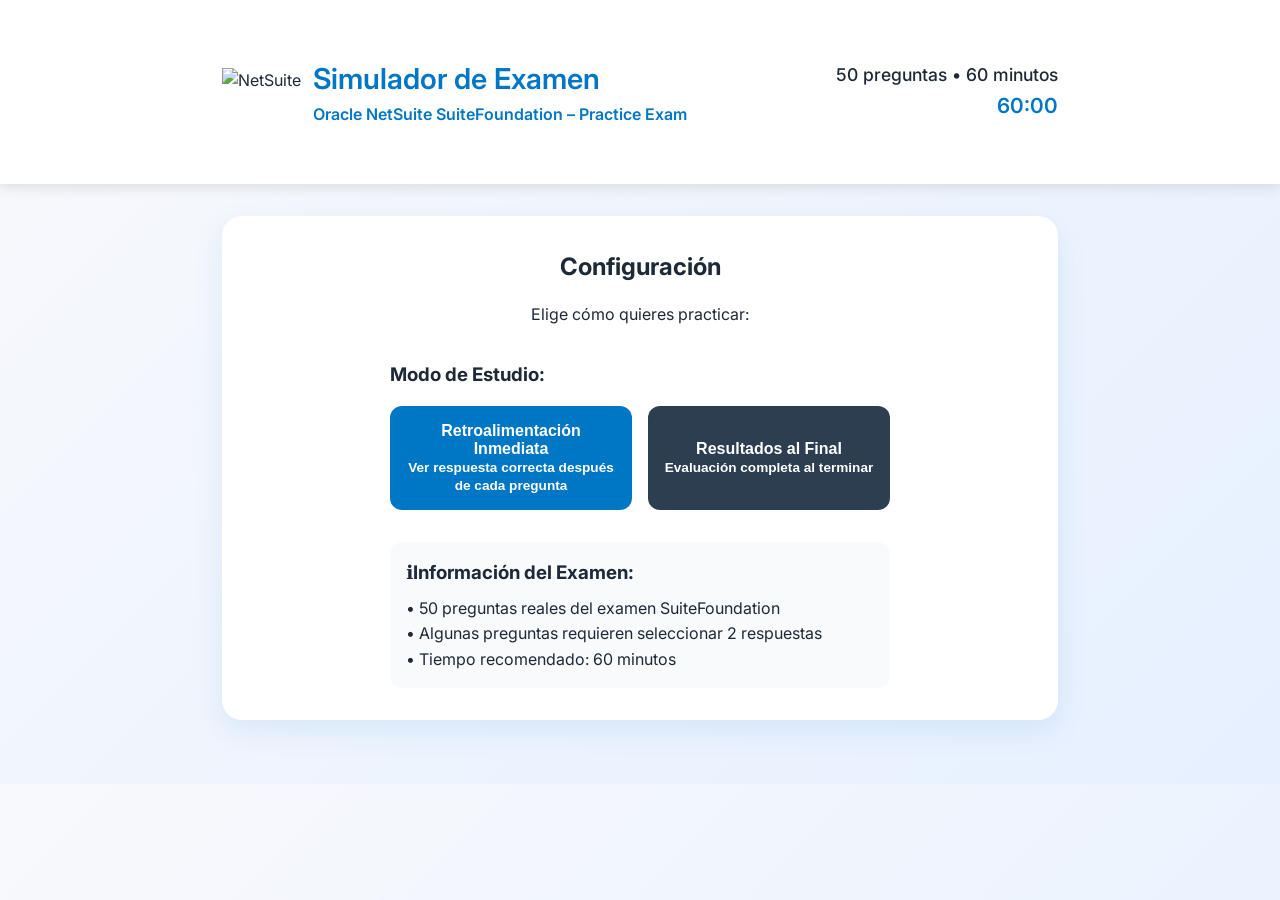
==== index.html @ 14f4bee0 "Update index" ====
<!DOCTYPE html>
<html lang="es">
<head>
    <meta charset="UTF-8">
    <meta name="viewport" content="width=device-width, initial-scale=1.0">
    <title>Simulador de Examen • Oracle NetSuite SuiteFoundation</title>
    <link rel="stylesheet" href="styles.css">
</head>
<body>
    <div class="header">
        <div class="container">
            <div style="display: flex; align-items: center; justify-content: space-between; flex-wrap: wrap; gap: 1rem;">
                <div style="display: flex; align-items: center; gap: 12px; flex-wrap: wrap;">
                    <img src="https://www.netsuite.com/portal/common/images/logo-oracle-netsuite.svg" alt="NetSuite" style="height: 48px;">
                    <div>
                        <h1 class="title">Simulador de Examen</h1>
                        <p style="color:#0077C5; font-weight:600;">Oracle NetSuite SuiteFoundation – Practice Exam</p>
                    </div>
                </div>
                <div style="text-align: right;">
                    <div style="font-size: 1.1rem; font-weight: 500;" id="question-counter">50 preguntas • 60 minutos</div>
                    <div id="timer" style="font-size: 1.3rem; font-weight: 600; color: #0077C5;">60:00</div>
                </div>
            </div>
        </div>
    </div>

    <div class="container">
        <!-- Configuración Inicial -->
        <div class="exam-card" id="config-screen">
            <h2 style="text-align:center; margin-bottom:1rem;">Configuración</h2>
            <p style="text-align:center; margin-bottom:2rem;">Elige cómo quieres practicar:</p>
            
            <div style="max-width: 500px; margin: 0 auto;">
                <div style="margin-bottom: 2rem;">
                    <h3 style="margin-bottom: 1rem;">Modo de Estudio:</h3>
                    <div style="display: flex; gap: 1rem; flex-wrap: wrap;">
                        <button onclick="startExam('immediate')" class="config-btn" style="flex:1; padding: 1rem; background: #0077C5; color: white; border: none; border-radius: 12px; cursor: pointer;">
                            Retroalimentación Inmediata<br>
                            <small style="font-size: 0.85rem;">Ver respuesta correcta después de cada pregunta</small>
                        </button>
                        <button onclick="startExam('final')" class="config-btn" style="flex:1; padding: 1rem; background: #2c3e50; color: white; border: none; border-radius: 12px; cursor: pointer;">
                            Resultados al Final<br>
                            <small style="font-size: 0.85rem;">Evaluación completa al terminar</small>
                        </button>
                    </div>
                </div>
                
                <div style="background: #f8fafc; padding: 1rem; border-radius: 12px;">
                    <h3 style="margin-bottom: 0.5rem;">ℹInformación del Examen:</h3>
                    <p>• 50 preguntas reales del examen SuiteFoundation</p>
                    <p>• Algunas preguntas requieren seleccionar 2 respuestas</p>
                    <p>• Tiempo recomendado: 60 minutos</p>
                </div>
            </div>
        </div>

        <!-- Modo Pregunta por Pregunta -->
        <div id="single-question-mode" style="display:none;">
            <div class="exam-card">
                <div class="progress">
                    <span>Pregunta <span id="current-q-num">1</span> de <span id="total-q">50</span></span>
                    <div class="progress-bar"><div class="progress-fill" id="single-progress-fill"></div></div>
                    <span id="score-display">0%</span>
                </div>
                
                <div id="current-question"></div>
                
                <div class="feedback" id="feedback" style="display:none; padding: 1rem; margin-top: 1rem; border-radius: 12px;"></div>
                
                <div class="footer" style="margin-top: 2rem;">
                    <button onclick="previousQuestion()" id="prev-btn" class="btn-nav" style="background: #64748b;">◀ Anterior</button>
                    <button onclick="checkAnswer()" id="check-btn" class="btn-submit">✓ Verificar Respuesta</button>
                    <button onclick="nextQuestion()" id="next-btn" class="btn-submit">Siguiente ▶</button>
                </div>
            </div>
        </div>

        <!-- Resultados Finales -->
        <div id="results" class="results" style="display:none;">
            <h2 style="text-align:center; margin-bottom:1rem;">🎉 ¡Examen Finalizado!</h2>
            
            <div class="score-circle" id="score-circle">
                <div id="score-text">0%</div>
            </div>
            
            <div style="text-align:center; margin-bottom:2rem;">
                <h3 id="result-text" style="font-size:1.5rem;"></h3>
                <p id="result-subtitle" style="color:#64748b;"></p>
            </div>

            <div style="margin-bottom: 1rem; text-align: center;">
                <button onclick="toggleDetail()" class="btn-reset" style="padding: 8px 16px;">📋 Mostrar/Ocultar Detalle</button>
            </div>

            <div id="results-detail" style="max-height: 500px; overflow-y: auto;"></div>

            <div class="footer" style="margin-top:2rem;">
                <button onclick="resetToConfig()" class="btn-reset">🔄 Nuevo Simulador</button>
                <button onclick="reviewWrongAnswers()" class="btn-submit">Repasar Errores</button>
            </div>
        </div>
    </div>

    <script src="questions.js"></script>
    <script src="script.js"></script>
</body>
</html>
---- styles.css ----
@import url('https://fonts.googleapis.com/css2?family=Inter:wght@400;500;600;700&display=swap');

:root {
    --netsuite-blue: #0077C5;
    --correct-green: #10b981;
    --incorrect-red: #ef4444;
    --warning-yellow: #f59e0b;
}

* {
    margin: 0;
    padding: 0;
    box-sizing: border-box;
}

body {
    font-family: 'Inter', system-ui, sans-serif;
    background: linear-gradient(135deg, #f8f9fc, #e6f0ff);
    color: #1e2937;
    line-height: 1.6;
}

.header {
    background: white;
    box-shadow: 0 4px 12px rgba(0, 0, 0, 0.1);
    padding: 1.5rem 0;
    position: sticky;
    top: 0;
    z-index: 100;
}

.container {
    max-width: 900px;
    margin: 0 auto;
    padding: 2rem;
}

.title {
    font-size: 1.8rem;
    font-weight: 600;
    color: var(--netsuite-blue);
}

.exam-card {
    background: white;
    border-radius: 20px;
    box-shadow: 0 10px 30px rgba(0, 119, 197, 0.1);
    padding: 2rem;
    margin-bottom: 2rem;
}

.config-btn {
    transition: all 0.3s ease;
}

.config-btn:hover {
    transform: translateY(-2px);
    box-shadow: 0 4px 12px rgba(0,0,0,0.15);
}

.progress {
    display: flex;
    justify-content: space-between;
    align-items: center;
    margin-bottom: 2rem;
    font-size: 1rem;
    font-weight: 500;
    gap: 1rem;
    flex-wrap: wrap;
}

.progress-bar {
    height: 10px;
    background: #e2e8f0;
    border-radius: 9999px;
    flex: 1;
    min-width: 150px;
    overflow: hidden;
}

.progress-fill {
    height: 100%;
    background: linear-gradient(90deg, #0077C5, #00b4ff);
    width: 0%;
    transition: width 0.4s ease;
}

.question {
    margin-bottom: 2rem;
}

.question-header {
    display: flex;
    align-items: flex-start;
    gap: 1rem;
    margin-bottom: 1.5rem;
    flex-wrap: wrap;
}

.question-number {
    background: var(--netsuite-blue);
    color: white;
    width: 45px;
    height: 45px;
    border-radius: 50%;
    display: flex;
    align-items: center;
    justify-content: center;
    font-weight: 700;
    font-size: 1.3rem;
    flex-shrink: 0;
}

.question-text {
    font-size: 1.2rem;
    font-weight: 600;
    flex: 1;
    line-height: 1.4;
}

.multi-label {
    color: #e11d48;
    font-size: 0.85rem;
    font-weight: 600;
    background: #fee2e2;
    padding: 4px 12px;
    border-radius: 9999px;
    align-self: center;
}

.options {
    display: flex;
    flex-direction: column;
    gap: 0.8rem;
    margin-left: 0;
}

.option {
    display: flex;
    align-items: center;
    gap: 12px;
    padding: 14px 18px;
    background: #f8fafc;
    border: 2px solid #e2e8f0;
    border-radius: 12px;
    transition: all 0.2s ease;
    cursor: pointer;
}

.option:hover {
    border-color: #0077C5;
    background: #f0f9ff;
    transform: translateX(4px);
}

.option input {
    width: 20px;
    height: 20px;
    accent-color: #0077C5;
    cursor: pointer;
}

.option-label {
    font-size: 1rem;
    flex: 1;
    cursor: pointer;
}

.feedback {
    animation: slideDown 0.3s ease;
}

@keyframes slideDown {
    from {
        opacity: 0;
        transform: translateY(-10px);
    }
    to {
        opacity: 1;
        transform: translateY(0);
    }
}

.feedback-correct {
    background: #d1fae5;
    border-left: 4px solid var(--correct-green);
    color: #065f46;
}

.feedback-incorrect {
    background: #fee2e2;
    border-left: 4px solid var(--incorrect-red);
    color: #991b1b;
}

.feedback-info {
    background: #e0f2fe;
    border-left: 4px solid var(--netsuite-blue);
    color: #075985;
}

.footer {
    display: flex;
    gap: 1rem;
    justify-content: center;
    margin-top: 2rem;
    flex-wrap: wrap;
}

button {
    padding: 12px 28px;
    font-size: 1rem;
    font-weight: 600;
    border-radius: 9999px;
    cursor: pointer;
    transition: all 0.3s ease;
    border: none;
}

.btn-submit {
    background: #0077C5;
    color: white;
}

.btn-submit:hover {
    background: #005a94;
    transform: translateY(-2px);
    box-shadow: 0 4px 12px rgba(0, 119, 197, 0.3);
}

.btn-reset {
    background: white;
    color: #64748b;
    border: 2px solid #e2e8f0;
}

.btn-reset:hover {
    border-color: #0077C5;
    color: #0077C5;
    transform: translateY(-2px);
}

.btn-nav {
    background: #64748b;
    color: white;
}

.btn-nav:hover:not(:disabled) {
    background: #475569;
    transform: translateY(-2px);
}

button:disabled {
    opacity: 0.5;
    cursor: not-allowed;
    transform: none;
}

.results {
    background: white;
    border-radius: 20px;
    padding: 2rem;
    box-shadow: 0 10px 30px rgba(0, 119, 197, 0.1);
}

.score-circle {
    width: 180px;
    height: 180px;
    border-radius: 50%;
    display: flex;
    align-items: center;
    justify-content: center;
    margin: 0 auto 1.5rem;
    font-size: 3rem;
    font-weight: 700;
    position: relative;
    background: conic-gradient(var(--netsuite-blue) 0deg, #e2e8f0 0deg);
}

.result-item {
    padding: 1rem;
    border-radius: 12px;
    margin-bottom: 0.8rem;
    display: flex;
    align-items: center;
    gap: 1rem;
    transition: all 0.2s ease;
}

.result-item:hover {
    transform: translateX(4px);
}

.correct { 
    background: #ecfdf5; 
    border-left: 4px solid var(--correct-green);
}

.incorrect { 
    background: #fef2f2; 
    border-left: 4px solid var(--incorrect-red);
}

.result-badge {
    font-size: 1.5rem;
    font-weight: bold;
    min-width: 60px;
    text-align: center;
}

@media (max-width: 768px) {
    .container {
        padding: 1rem;
    }
    
    .exam-card {
        padding: 1.5rem;
    }
    
    .question-text {
        font-size: 1rem;
    }
    
    .option {
        padding: 10px 14px;
    }
    
    button {
        padding: 10px 20px;
        font-size: 0.9rem;
    }
    
    .progress {
        font-size: 0.9rem;
    }
}

@media (max-width: 480px) {
    .footer {
        flex-direction: column;
    }
    
    .footer button {
        width: 100%;
    }
}
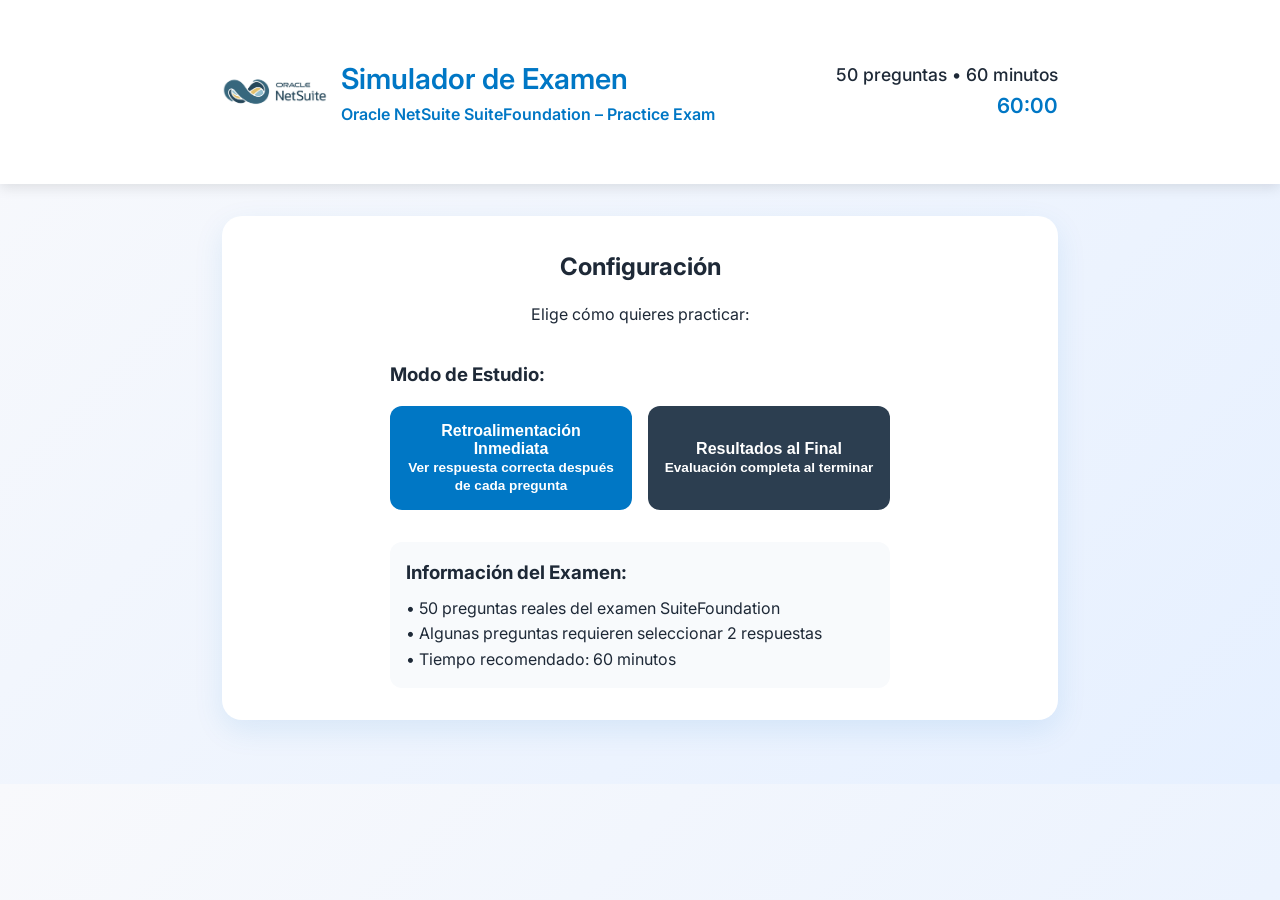
==== commit 82100dab: "Actualización logo" ====
--- a/index.html
+++ b/index.html
@@ -11,7 +11,7 @@
         <div class="container">
             <div style="display: flex; align-items: center; justify-content: space-between; flex-wrap: wrap; gap: 1rem;">
                 <div style="display: flex; align-items: center; gap: 12px; flex-wrap: wrap;">
-                    <img src="https://www.netsuite.com/portal/common/images/logo-oracle-netsuite.svg" alt="NetSuite" style="height: 48px;">
+                    <img src="netsuite_logo.jpg" alt="NetSuite" style="height: 60px;">
                     <div>
                         <h1 class="title">Simulador de Examen</h1>
                         <p style="color:#0077C5; font-weight:600;">Oracle NetSuite SuiteFoundation – Practice Exam</p>
@@ -47,7 +47,7 @@
                 </div>
                 
                 <div style="background: #f8fafc; padding: 1rem; border-radius: 12px;">
-                    <h3 style="margin-bottom: 0.5rem;">ℹInformación del Examen:</h3>
+                    <h3 style="margin-bottom: 0.5rem;">Información del Examen:</h3>
                     <p>• 50 preguntas reales del examen SuiteFoundation</p>
                     <p>• Algunas preguntas requieren seleccionar 2 respuestas</p>
                     <p>• Tiempo recomendado: 60 minutos</p>
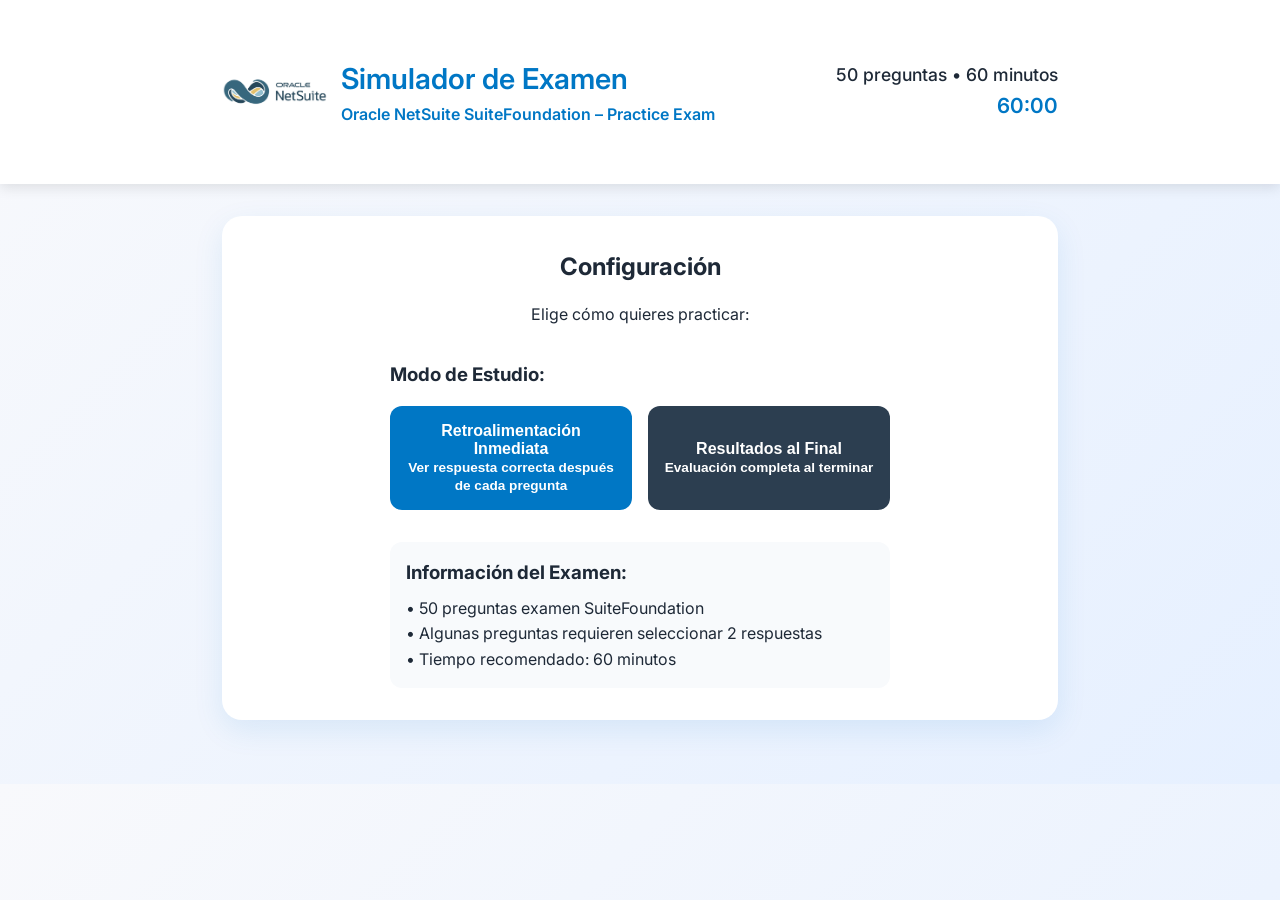
==== commit 9d5bbb3e: "Update index.html" ====
--- a/index.html
+++ b/index.html
@@ -48,7 +48,7 @@
                 
                 <div style="background: #f8fafc; padding: 1rem; border-radius: 12px;">
                     <h3 style="margin-bottom: 0.5rem;">Información del Examen:</h3>
-                    <p>• 50 preguntas reales del examen SuiteFoundation</p>
+                    <p>• 50 preguntas examen SuiteFoundation</p>
                     <p>• Algunas preguntas requieren seleccionar 2 respuestas</p>
                     <p>• Tiempo recomendado: 60 minutos</p>
                 </div>
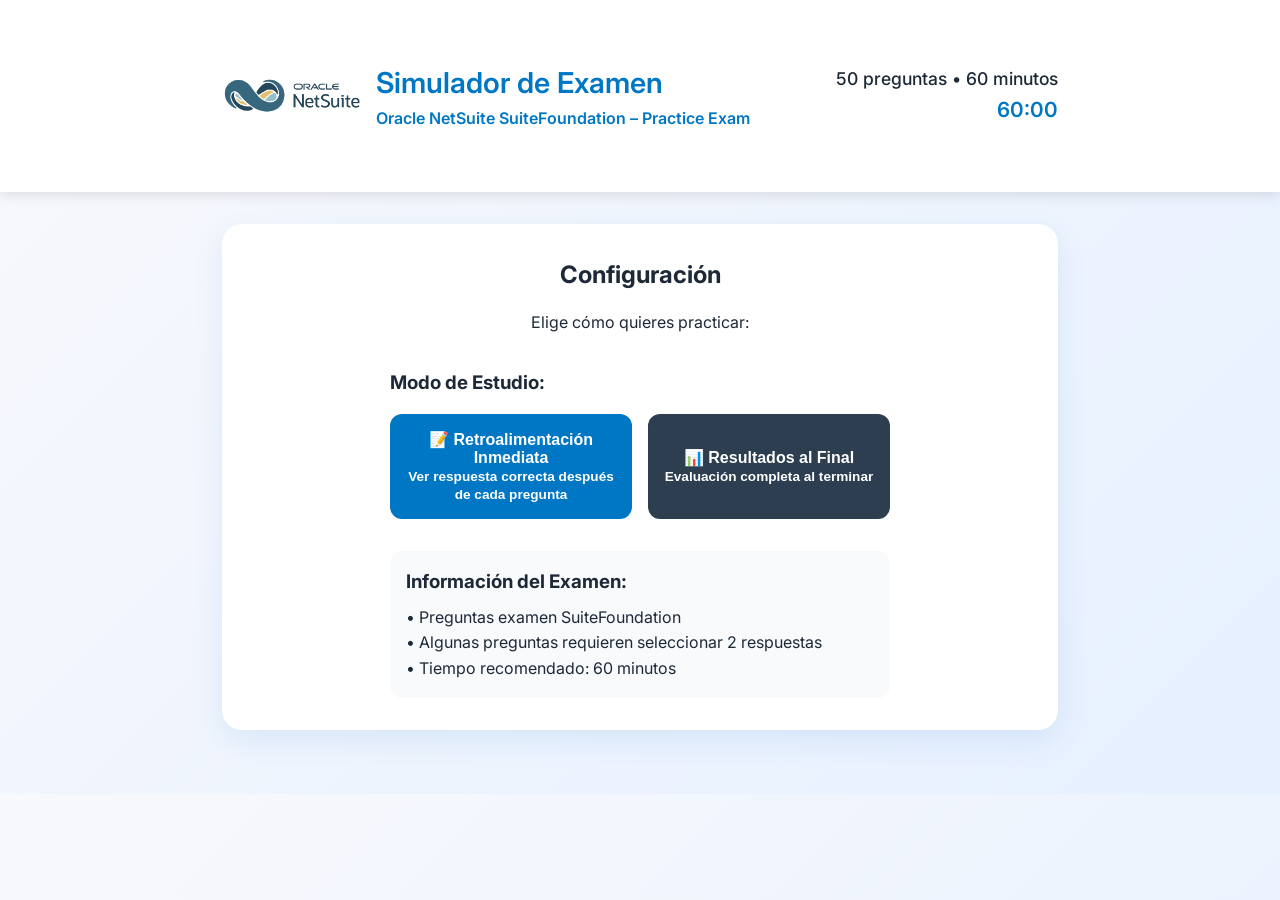
==== commit c93f6d52: "fix -Resultados al final" ====
--- a/index.html
+++ b/index.html
@@ -11,14 +11,14 @@
         <div class="container">
             <div style="display: flex; align-items: center; justify-content: space-between; flex-wrap: wrap; gap: 1rem;">
                 <div style="display: flex; align-items: center; gap: 12px; flex-wrap: wrap;">
-                    <img src="netsuite_logo.jpg" alt="NetSuite" style="height: 60px;">
+                    <img src="netsuite_logo.jpg" alt="NetSuite" style="height: 80px;">
                     <div>
                         <h1 class="title">Simulador de Examen</h1>
                         <p style="color:#0077C5; font-weight:600;">Oracle NetSuite SuiteFoundation – Practice Exam</p>
                     </div>
                 </div>
                 <div style="text-align: right;">
-                    <div style="font-size: 1.1rem; font-weight: 500;" id="question-counter">50 preguntas • 60 minutos</div>
+                    <div style="font-size: 1.1rem; font-weight: 500;" id="question-counter">Cargando...</div>
                     <div id="timer" style="font-size: 1.3rem; font-weight: 600; color: #0077C5;">60:00</div>
                 </div>
             </div>
@@ -36,11 +36,11 @@
                     <h3 style="margin-bottom: 1rem;">Modo de Estudio:</h3>
                     <div style="display: flex; gap: 1rem; flex-wrap: wrap;">
                         <button onclick="startExam('immediate')" class="config-btn" style="flex:1; padding: 1rem; background: #0077C5; color: white; border: none; border-radius: 12px; cursor: pointer;">
-                            Retroalimentación Inmediata<br>
+                            📝 Retroalimentación Inmediata<br>
                             <small style="font-size: 0.85rem;">Ver respuesta correcta después de cada pregunta</small>
                         </button>
                         <button onclick="startExam('final')" class="config-btn" style="flex:1; padding: 1rem; background: #2c3e50; color: white; border: none; border-radius: 12px; cursor: pointer;">
-                            Resultados al Final<br>
+                            📊 Resultados al Final<br>
                             <small style="font-size: 0.85rem;">Evaluación completa al terminar</small>
                         </button>
                     </div>
@@ -48,18 +48,18 @@
                 
                 <div style="background: #f8fafc; padding: 1rem; border-radius: 12px;">
                     <h3 style="margin-bottom: 0.5rem;">Información del Examen:</h3>
-                    <p>• 50 preguntas examen SuiteFoundation</p>
+                    <p>• Preguntas examen SuiteFoundation</p>
                     <p>• Algunas preguntas requieren seleccionar 2 respuestas</p>
                     <p>• Tiempo recomendado: 60 minutos</p>
                 </div>
             </div>
         </div>
 
-        <!-- Modo Pregunta por Pregunta -->
+        <!-- Modo Pregunta por Pregunta (Retroalimentación Inmediata) -->
         <div id="single-question-mode" style="display:none;">
             <div class="exam-card">
                 <div class="progress">
-                    <span>Pregunta <span id="current-q-num">1</span> de <span id="total-q">50</span></span>
+                    <span>Pregunta <span id="current-q-num">1</span> de <span id="total-q">0</span></span>
                     <div class="progress-bar"><div class="progress-fill" id="single-progress-fill"></div></div>
                     <span id="score-display">0%</span>
                 </div>
@@ -76,9 +76,27 @@
             </div>
         </div>
 
+        <!-- Modo Examen Completo (Resultados al Final) -->
+        <div id="full-exam-mode" style="display:none;">
+            <div class="exam-card">
+                <div class="progress">
+                    <span>Progreso: <span id="answered-count">0</span> de <span id="total-questions">0</span> respondidas</span>
+                    <div class="progress-bar"><div class="progress-fill" id="full-exam-progress"></div></div>
+                    <span id="full-exam-percent">0%</span>
+                </div>
+                
+                <div id="full-exam-questions"></div>
+                
+                <div class="footer">
+                    <button onclick="submitFullExam()" class="btn-submit">✅ Finalizar Examen y Ver Resultados</button>
+                    <button onclick="resetToConfig()" class="btn-reset">🔄 Reiniciar</button>
+                </div>
+            </div>
+        </div>
+
         <!-- Resultados Finales -->
         <div id="results" class="results" style="display:none;">
-            <h2 style="text-align:center; margin-bottom:1rem;">🎉 ¡Examen Finalizado!</h2>
+            <h2 style="text-align:center; margin-bottom:1rem;">¡Examen Finalizado!</h2>
             
             <div class="score-circle" id="score-circle">
                 <div id="score-text">0%</div>
@@ -91,13 +109,13 @@
 
             <div style="margin-bottom: 1rem; text-align: center;">
                 <button onclick="toggleDetail()" class="btn-reset" style="padding: 8px 16px;">📋 Mostrar/Ocultar Detalle</button>
+                <button onclick="reviewWrongAnswers()" class="btn-reset" style="padding: 8px 16px;">📚 Repasar Solo Errores</button>
             </div>
 
             <div id="results-detail" style="max-height: 500px; overflow-y: auto;"></div>
 
             <div class="footer" style="margin-top:2rem;">
                 <button onclick="resetToConfig()" class="btn-reset">🔄 Nuevo Simulador</button>
-                <button onclick="reviewWrongAnswers()" class="btn-submit">Repasar Errores</button>
             </div>
         </div>
     </div>
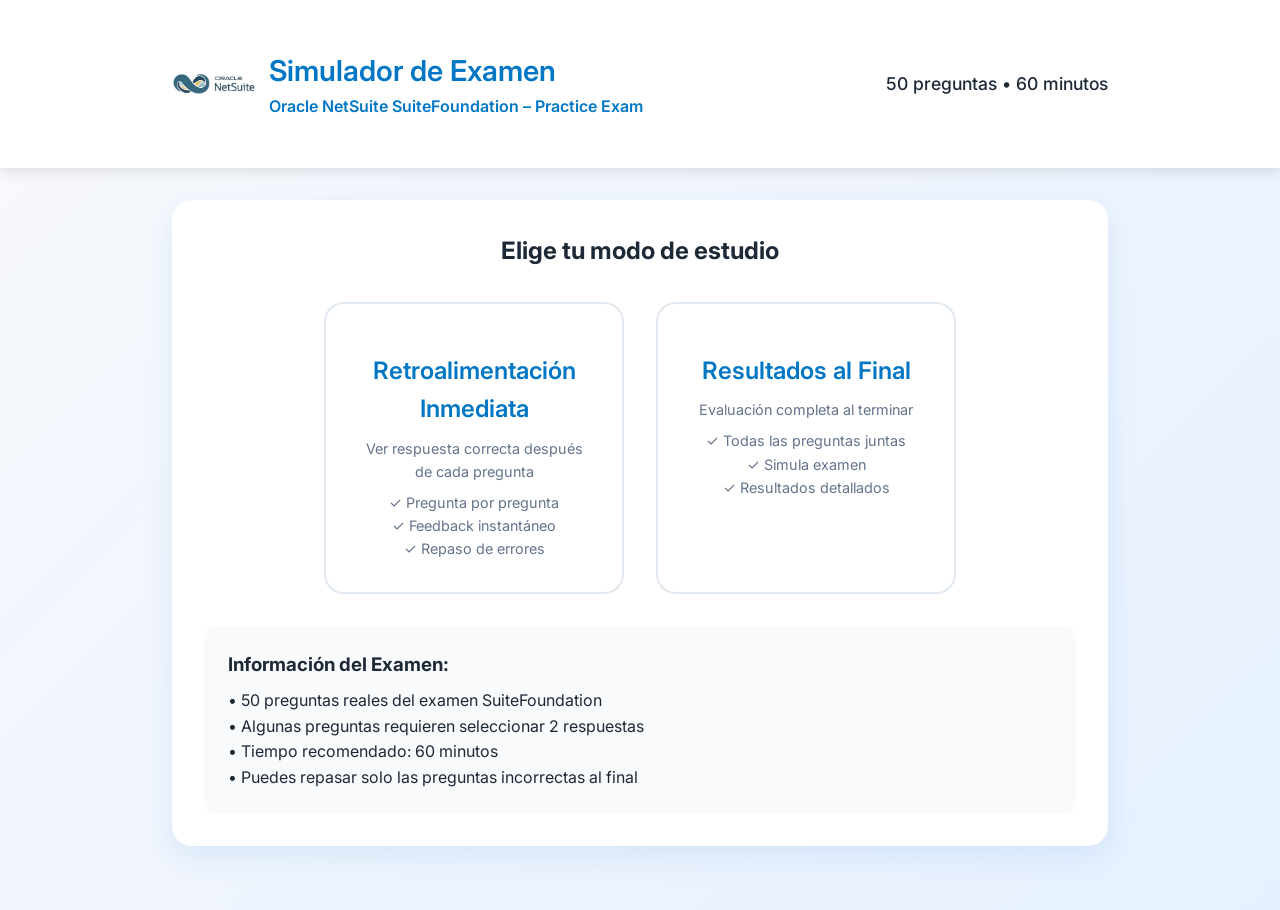
==== commit afc0eeba: "Uptdate - v2" ====
--- a/index.html
+++ b/index.html
@@ -5,122 +5,151 @@
     <meta name="viewport" content="width=device-width, initial-scale=1.0">
     <title>Simulador de Examen • Oracle NetSuite SuiteFoundation</title>
     <link rel="stylesheet" href="styles.css">
+    <style>
+        .mode-selector {
+            display: flex;
+            gap: 2rem;
+            justify-content: center;
+            flex-wrap: wrap;
+            margin: 2rem 0;
+        }
+        
+        .mode-card {
+            background: white;
+            border-radius: 20px;
+            padding: 2rem;
+            width: 300px;
+            text-align: center;
+            cursor: pointer;
+            transition: all 0.3s ease;
+            border: 2px solid #e2e8f0;
+        }
+        
+        .mode-card:hover {
+            transform: translateY(-5px);
+            border-color: #0077C5;
+            box-shadow: 0 10px 30px rgba(0, 119, 197, 0.2);
+        }
+        
+        .mode-icon {
+            font-size: 3rem;
+            margin-bottom: 1rem;
+        }
+        
+        .mode-title {
+            font-size: 1.5rem;
+            font-weight: 600;
+            color: #0077C5;
+            margin-bottom: 0.5rem;
+        }
+        
+        .mode-desc {
+            color: #64748b;
+            font-size: 0.9rem;
+        }
+        
+        .info-box {
+            background: #f8fafc;
+            border-radius: 12px;
+            padding: 1.5rem;
+            margin-top: 2rem;
+            text-align: left;
+        }
+        
+        .btn-start {
+            background: #0077C5;
+            color: white;
+            padding: 12px 24px;
+            border: none;
+            border-radius: 9999px;
+            font-size: 1rem;
+            font-weight: 600;
+            cursor: pointer;
+            margin-top: 1rem;
+            transition: all 0.3s ease;
+        }
+        
+        .btn-start:hover {
+            background: #005a94;
+            transform: translateY(-2px);
+        }
+    </style>
 </head>
 <body>
     <div class="header">
         <div class="container">
             <div style="display: flex; align-items: center; justify-content: space-between; flex-wrap: wrap; gap: 1rem;">
-                <div style="display: flex; align-items: center; gap: 12px; flex-wrap: wrap;">
-                    <img src="netsuite_logo.jpg" alt="NetSuite" style="height: 80px;">
+                <div style="display: flex; align-items: center; gap: 12px;">
+                    <img src="netsuite_logo.jpg" alt="NetSuite" style="height: 48px;">
                     <div>
                         <h1 class="title">Simulador de Examen</h1>
                         <p style="color:#0077C5; font-weight:600;">Oracle NetSuite SuiteFoundation – Practice Exam</p>
                     </div>
                 </div>
                 <div style="text-align: right;">
-                    <div style="font-size: 1.1rem; font-weight: 500;" id="question-counter">Cargando...</div>
-                    <div id="timer" style="font-size: 1.3rem; font-weight: 600; color: #0077C5;">60:00</div>
+                    <div id="question-count" style="font-size: 1.1rem; font-weight: 500;">Cargando...</div>
                 </div>
             </div>
         </div>
     </div>
 
     <div class="container">
-        <!-- Configuración Inicial -->
-        <div class="exam-card" id="config-screen">
-            <h2 style="text-align:center; margin-bottom:1rem;">Configuración</h2>
-            <p style="text-align:center; margin-bottom:2rem;">Elige cómo quieres practicar:</p>
+        <div class="exam-card">
+            <h2 style="text-align:center; margin-bottom:1rem;">Elige tu modo de estudio</h2>
             
-            <div style="max-width: 500px; margin: 0 auto;">
-                <div style="margin-bottom: 2rem;">
-                    <h3 style="margin-bottom: 1rem;">Modo de Estudio:</h3>
-                    <div style="display: flex; gap: 1rem; flex-wrap: wrap;">
-                        <button onclick="startExam('immediate')" class="config-btn" style="flex:1; padding: 1rem; background: #0077C5; color: white; border: none; border-radius: 12px; cursor: pointer;">
-                            📝 Retroalimentación Inmediata<br>
-                            <small style="font-size: 0.85rem;">Ver respuesta correcta después de cada pregunta</small>
-                        </button>
-                        <button onclick="startExam('final')" class="config-btn" style="flex:1; padding: 1rem; background: #2c3e50; color: white; border: none; border-radius: 12px; cursor: pointer;">
-                            📊 Resultados al Final<br>
-                            <small style="font-size: 0.85rem;">Evaluación completa al terminar</small>
-                        </button>
-                    </div>
+            <div class="mode-selector">
+                <div class="mode-card" onclick="selectMode('immediate')">
+                    <div class="mode-icon"></div>
+                    <div class="mode-title">Retroalimentación Inmediata</div>
+                    <div class="mode-desc">Ver respuesta correcta después de cada pregunta</div>
+                    <div class="mode-desc" style="margin-top: 0.5rem;">✓ Pregunta por pregunta<br>✓ Feedback instantáneo<br>✓ Repaso de errores</div>
                 </div>
                 
-                <div style="background: #f8fafc; padding: 1rem; border-radius: 12px;">
-                    <h3 style="margin-bottom: 0.5rem;">Información del Examen:</h3>
-                    <p>• Preguntas examen SuiteFoundation</p>
-                    <p>• Algunas preguntas requieren seleccionar 2 respuestas</p>
-                    <p>• Tiempo recomendado: 60 minutos</p>
+                <div class="mode-card" onclick="selectMode('final')">
+                    <div class="mode-icon"></div>
+                    <div class="mode-title">Resultados al Final</div>
+                    <div class="mode-desc">Evaluación completa al terminar</div>
+                    <div class="mode-desc" style="margin-top: 0.5rem;">✓ Todas las preguntas juntas<br>✓ Simula examen<br>✓ Resultados detallados</div>
                 </div>
             </div>
-        </div>
-
-        <!-- Modo Pregunta por Pregunta (Retroalimentación Inmediata) -->
-        <div id="single-question-mode" style="display:none;">
-            <div class="exam-card">
-                <div class="progress">
-                    <span>Pregunta <span id="current-q-num">1</span> de <span id="total-q">0</span></span>
-                    <div class="progress-bar"><div class="progress-fill" id="single-progress-fill"></div></div>
-                    <span id="score-display">0%</span>
-                </div>
-                
-                <div id="current-question"></div>
-                
-                <div class="feedback" id="feedback" style="display:none; padding: 1rem; margin-top: 1rem; border-radius: 12px;"></div>
-                
-                <div class="footer" style="margin-top: 2rem;">
-                    <button onclick="previousQuestion()" id="prev-btn" class="btn-nav" style="background: #64748b;">◀ Anterior</button>
-                    <button onclick="checkAnswer()" id="check-btn" class="btn-submit">✓ Verificar Respuesta</button>
-                    <button onclick="nextQuestion()" id="next-btn" class="btn-submit">Siguiente ▶</button>
-                </div>
-            </div>
-        </div>
-
-        <!-- Modo Examen Completo (Resultados al Final) -->
-        <div id="full-exam-mode" style="display:none;">
-            <div class="exam-card">
-                <div class="progress">
-                    <span>Progreso: <span id="answered-count">0</span> de <span id="total-questions">0</span> respondidas</span>
-                    <div class="progress-bar"><div class="progress-fill" id="full-exam-progress"></div></div>
-                    <span id="full-exam-percent">0%</span>
-                </div>
-                
-                <div id="full-exam-questions"></div>
-                
-                <div class="footer">
-                    <button onclick="submitFullExam()" class="btn-submit">✅ Finalizar Examen y Ver Resultados</button>
-                    <button onclick="resetToConfig()" class="btn-reset">🔄 Reiniciar</button>
-                </div>
-            </div>
-        </div>
-
-        <!-- Resultados Finales -->
-        <div id="results" class="results" style="display:none;">
-            <h2 style="text-align:center; margin-bottom:1rem;">¡Examen Finalizado!</h2>
             
-            <div class="score-circle" id="score-circle">
-                <div id="score-text">0%</div>
-            </div>
-            
-            <div style="text-align:center; margin-bottom:2rem;">
-                <h3 id="result-text" style="font-size:1.5rem;"></h3>
-                <p id="result-subtitle" style="color:#64748b;"></p>
-            </div>
-
-            <div style="margin-bottom: 1rem; text-align: center;">
-                <button onclick="toggleDetail()" class="btn-reset" style="padding: 8px 16px;">📋 Mostrar/Ocultar Detalle</button>
-                <button onclick="reviewWrongAnswers()" class="btn-reset" style="padding: 8px 16px;">📚 Repasar Solo Errores</button>
-            </div>
-
-            <div id="results-detail" style="max-height: 500px; overflow-y: auto;"></div>
-
-            <div class="footer" style="margin-top:2rem;">
-                <button onclick="resetToConfig()" class="btn-reset">🔄 Nuevo Simulador</button>
+            <div class="info-box">
+                <h3 style="margin-bottom: 0.5rem;">Información del Examen:</h3>
+                <p>• <span id="total-questions-display">0</span> preguntas reales del examen SuiteFoundation</p>
+                <p>• Algunas preguntas requieren seleccionar 2 respuestas</p>
+                <p>• Tiempo recomendado: 60 minutos</p>
+                <p>• Puedes repasar solo las preguntas incorrectas al final</p>
             </div>
         </div>
     </div>
 
     <script src="questions.js"></script>
-    <script src="script.js"></script>
+    <script>
+        let totalQuestions = 0;
+        
+        function loadQuestions() {
+            if (typeof QUESTIONS_DB !== 'undefined') {
+                totalQuestions = QUESTIONS_DB.length;
+                document.getElementById('question-count').textContent = `${totalQuestions} preguntas • 60 minutos`;
+                document.getElementById('total-questions-display').textContent = totalQuestions;
+            } else {
+                setTimeout(loadQuestions, 100);
+            }
+        }
+        
+        function selectMode(mode) {
+            localStorage.setItem('examMode', mode);
+            localStorage.setItem('examStartTime', Date.now());
+            localStorage.setItem('timeLeft', '3600');
+            
+            if (mode === 'immediate') {
+                window.location.href = 'immediate-mode.html';
+            } else {
+                window.location.href = 'final-mode.html';
+            }
+        }
+        
+        loadQuestions();
+    </script>
 </body>
 </html>
--- a/styles.css
+++ b/styles.css
@@ -4,7 +4,6 @@
     --netsuite-blue: #0077C5;
     --correct-green: #10b981;
     --incorrect-red: #ef4444;
-    --warning-yellow: #f59e0b;
 }
 
 * {
@@ -23,14 +22,14 @@
 .header {
     background: white;
     box-shadow: 0 4px 12px rgba(0, 0, 0, 0.1);
-    padding: 1.5rem 0;
+    padding: 1rem 0;
     position: sticky;
     top: 0;
     z-index: 100;
 }
 
 .container {
-    max-width: 900px;
+    max-width: 1000px;
     margin: 0 auto;
     padding: 2rem;
 }
@@ -49,22 +48,11 @@
     margin-bottom: 2rem;
 }
 
-.config-btn {
-    transition: all 0.3s ease;
-}
-
-.config-btn:hover {
-    transform: translateY(-2px);
-    box-shadow: 0 4px 12px rgba(0,0,0,0.15);
-}
-
 .progress {
     display: flex;
     justify-content: space-between;
     align-items: center;
     margin-bottom: 2rem;
-    font-size: 1rem;
-    font-weight: 500;
     gap: 1rem;
     flex-wrap: wrap;
 }
@@ -112,8 +100,8 @@
 }
 
 .question-text {
-    font-size: 1.2rem;
-    font-weight: 600;
+    font-size: 1.1rem;
+    font-weight: 500;
     flex: 1;
     line-height: 1.4;
 }
@@ -139,7 +127,7 @@
     display: flex;
     align-items: center;
     gap: 12px;
-    padding: 14px 18px;
+    padding: 12px 16px;
     background: #f8fafc;
     border: 2px solid #e2e8f0;
     border-radius: 12px;
@@ -150,7 +138,6 @@
 .option:hover {
     border-color: #0077C5;
     background: #f0f9ff;
-    transform: translateX(4px);
 }
 
 .option input {
@@ -166,49 +153,15 @@
     cursor: pointer;
 }
 
-.feedback {
-    animation: slideDown 0.3s ease;
-}
-
-@keyframes slideDown {
-    from {
-        opacity: 0;
-        transform: translateY(-10px);
-    }
-    to {
-        opacity: 1;
-        transform: translateY(0);
-    }
-}
-
-.feedback-correct {
-    background: #d1fae5;
-    border-left: 4px solid var(--correct-green);
-    color: #065f46;
-}
-
-.feedback-incorrect {
-    background: #fee2e2;
-    border-left: 4px solid var(--incorrect-red);
-    color: #991b1b;
-}
-
-.feedback-info {
-    background: #e0f2fe;
-    border-left: 4px solid var(--netsuite-blue);
-    color: #075985;
-}
-
 .footer {
     display: flex;
     gap: 1rem;
     justify-content: center;
-    margin-top: 2rem;
     flex-wrap: wrap;
 }
 
 button {
-    padding: 12px 28px;
+    padding: 10px 24px;
     font-size: 1rem;
     font-weight: 600;
     border-radius: 9999px;
@@ -256,58 +209,6 @@
     transform: none;
 }
 
-.results {
-    background: white;
-    border-radius: 20px;
-    padding: 2rem;
-    box-shadow: 0 10px 30px rgba(0, 119, 197, 0.1);
-}
-
-.score-circle {
-    width: 180px;
-    height: 180px;
-    border-radius: 50%;
-    display: flex;
-    align-items: center;
-    justify-content: center;
-    margin: 0 auto 1.5rem;
-    font-size: 3rem;
-    font-weight: 700;
-    position: relative;
-    background: conic-gradient(var(--netsuite-blue) 0deg, #e2e8f0 0deg);
-}
-
-.result-item {
-    padding: 1rem;
-    border-radius: 12px;
-    margin-bottom: 0.8rem;
-    display: flex;
-    align-items: center;
-    gap: 1rem;
-    transition: all 0.2s ease;
-}
-
-.result-item:hover {
-    transform: translateX(4px);
-}
-
-.correct { 
-    background: #ecfdf5; 
-    border-left: 4px solid var(--correct-green);
-}
-
-.incorrect { 
-    background: #fef2f2; 
-    border-left: 4px solid var(--incorrect-red);
-}
-
-.result-badge {
-    font-size: 1.5rem;
-    font-weight: bold;
-    min-width: 60px;
-    text-align: center;
-}
-
 @media (max-width: 768px) {
     .container {
         padding: 1rem;
@@ -326,21 +227,7 @@
     }
     
     button {
-        padding: 10px 20px;
+        padding: 8px 16px;
         font-size: 0.9rem;
     }
-    
-    .progress {
-        font-size: 0.9rem;
-    }
-}
-
-@media (max-width: 480px) {
-    .footer {
-        flex-direction: column;
-    }
-    
-    .footer button {
-        width: 100%;
-    }
 }
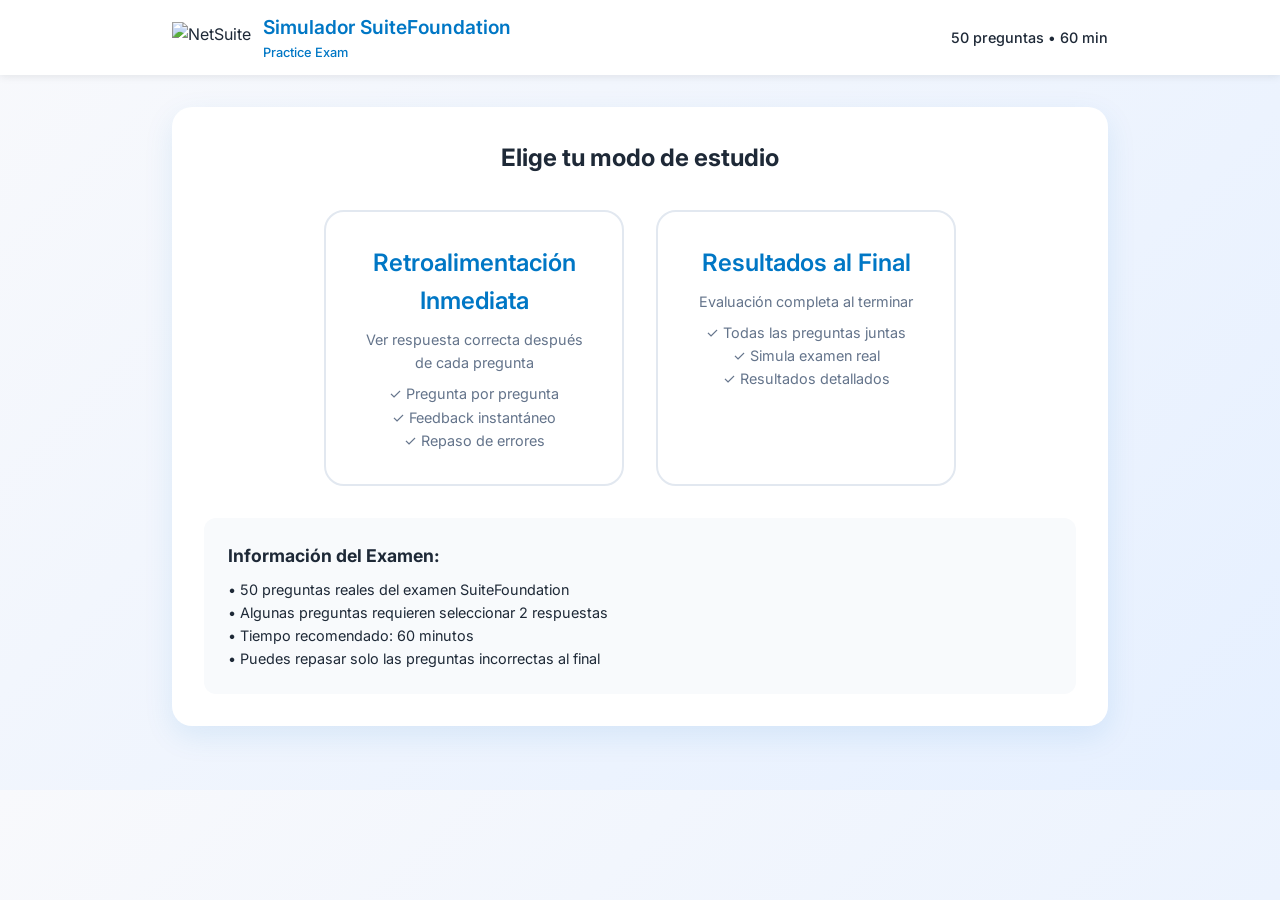
==== commit 7ecea6cf: "Update" ====
--- a/index.html
+++ b/index.html
@@ -56,38 +56,31 @@
             text-align: left;
         }
         
-        .btn-start {
-            background: #0077C5;
-            color: white;
-            padding: 12px 24px;
-            border: none;
-            border-radius: 9999px;
-            font-size: 1rem;
-            font-weight: 600;
-            cursor: pointer;
-            margin-top: 1rem;
-            transition: all 0.3s ease;
+        .header-compact .logo-container {
+            display: flex;
+            align-items: center;
+            gap: 12px;
         }
         
-        .btn-start:hover {
-            background: #005a94;
-            transform: translateY(-2px);
+        .header-compact .timer-container {
+            text-align: right;
         }
     </style>
 </head>
 <body>
-    <div class="header">
+    <!-- Header Compacto -->
+    <div class="header-compact">
         <div class="container">
-            <div style="display: flex; align-items: center; justify-content: space-between; flex-wrap: wrap; gap: 1rem;">
-                <div style="display: flex; align-items: center; gap: 12px;">
-                    <img src="netsuite_logo.jpg" alt="NetSuite" style="height: 48px;">
+            <div style="display: flex; align-items: center; justify-content: space-between; flex-wrap: wrap; gap: 0.5rem;">
+                <div class="logo-container">
+                    <img src="https://www.netsuite.com/portal/common/images/logo-oracle-netsuite.svg" alt="NetSuite" class="netsuite-logo" style="height: 32px;">
                     <div>
-                        <h1 class="title">Simulador de Examen</h1>
-                        <p style="color:#0077C5; font-weight:600;">Oracle NetSuite SuiteFoundation – Practice Exam</p>
+                        <h1 class="title">Simulador SuiteFoundation</h1>
+                        <p class="subtitle-text" style="color:#0077C5; font-weight:500; font-size:0.8rem;">Practice Exam</p>
                     </div>
                 </div>
-                <div style="text-align: right;">
-                    <div id="question-count" style="font-size: 1.1rem; font-weight: 500;">Cargando...</div>
+                <div class="timer-container">
+                    <div id="question-count" style="font-size: 0.9rem; font-weight: 500;">Cargando...</div>
                 </div>
             </div>
         </div>
@@ -95,30 +88,28 @@
 
     <div class="container">
         <div class="exam-card">
-            <h2 style="text-align:center; margin-bottom:1rem;">Elige tu modo de estudio</h2>
+            <h2 style="text-align:center; margin-bottom:1rem; font-size: 1.5rem;">Elige tu modo de estudio</h2>
             
             <div class="mode-selector">
                 <div class="mode-card" onclick="selectMode('immediate')">
-                    <div class="mode-icon"></div>
                     <div class="mode-title">Retroalimentación Inmediata</div>
                     <div class="mode-desc">Ver respuesta correcta después de cada pregunta</div>
                     <div class="mode-desc" style="margin-top: 0.5rem;">✓ Pregunta por pregunta<br>✓ Feedback instantáneo<br>✓ Repaso de errores</div>
                 </div>
                 
                 <div class="mode-card" onclick="selectMode('final')">
-                    <div class="mode-icon"></div>
                     <div class="mode-title">Resultados al Final</div>
                     <div class="mode-desc">Evaluación completa al terminar</div>
-                    <div class="mode-desc" style="margin-top: 0.5rem;">✓ Todas las preguntas juntas<br>✓ Simula examen<br>✓ Resultados detallados</div>
+                    <div class="mode-desc" style="margin-top: 0.5rem;">✓ Todas las preguntas juntas<br>✓ Simula examen real<br>✓ Resultados detallados</div>
                 </div>
             </div>
             
             <div class="info-box">
-                <h3 style="margin-bottom: 0.5rem;">Información del Examen:</h3>
-                <p>• <span id="total-questions-display">0</span> preguntas reales del examen SuiteFoundation</p>
-                <p>• Algunas preguntas requieren seleccionar 2 respuestas</p>
-                <p>• Tiempo recomendado: 60 minutos</p>
-                <p>• Puedes repasar solo las preguntas incorrectas al final</p>
+                <h3 style="margin-bottom: 0.5rem; font-size: 1.1rem;">Información del Examen:</h3>
+                <p style="font-size: 0.9rem;">• <span id="total-questions-display">0</span> preguntas reales del examen SuiteFoundation</p>
+                <p style="font-size: 0.9rem;">• Algunas preguntas requieren seleccionar 2 respuestas</p>
+                <p style="font-size: 0.9rem;">• Tiempo recomendado: 60 minutos</p>
+                <p style="font-size: 0.9rem;">• Puedes repasar solo las preguntas incorrectas al final</p>
             </div>
         </div>
     </div>
@@ -130,7 +121,7 @@
         function loadQuestions() {
             if (typeof QUESTIONS_DB !== 'undefined') {
                 totalQuestions = QUESTIONS_DB.length;
-                document.getElementById('question-count').textContent = `${totalQuestions} preguntas • 60 minutos`;
+                document.getElementById('question-count').innerHTML = `${totalQuestions} preguntas • 60 min`;
                 document.getElementById('total-questions-display').textContent = totalQuestions;
             } else {
                 setTimeout(loadQuestions, 100);
--- a/styles.css
+++ b/styles.css
@@ -230,4 +230,58 @@
         padding: 8px 16px;
         font-size: 0.9rem;
     }
+}
+
+
+
+
+
+/* Header compacto */
+.header-compact {
+    background: white;
+    box-shadow: 0 2px 8px rgba(0, 0, 0, 0.08);
+    padding: 0.75rem 0;
+    position: sticky;
+    top: 0;
+    z-index: 100;
+}
+
+.header-compact .container {
+    padding: 0 2rem;
+}
+
+.header-compact .title {
+    font-size: 1.2rem;
+    margin: 0;
+}
+
+.header-compact .netsuite-logo {
+    height: 32px;
+}
+
+.header-compact .subtitle-text {
+    font-size: 0.8rem;
+}
+
+.header-compact .timer {
+    font-size: 1rem !important;
+}
+
+/* Media queries para móvil */
+@media (max-width: 768px) {
+    .header-compact {
+        padding: 0.5rem 0;
+    }
+    
+    .header-compact .title {
+        font-size: 1rem;
+    }
+    
+    .header-compact .netsuite-logo {
+        height: 24px;
+    }
+    
+    .header-compact .timer {
+        font-size: 0.9rem !important;
+    }
 }
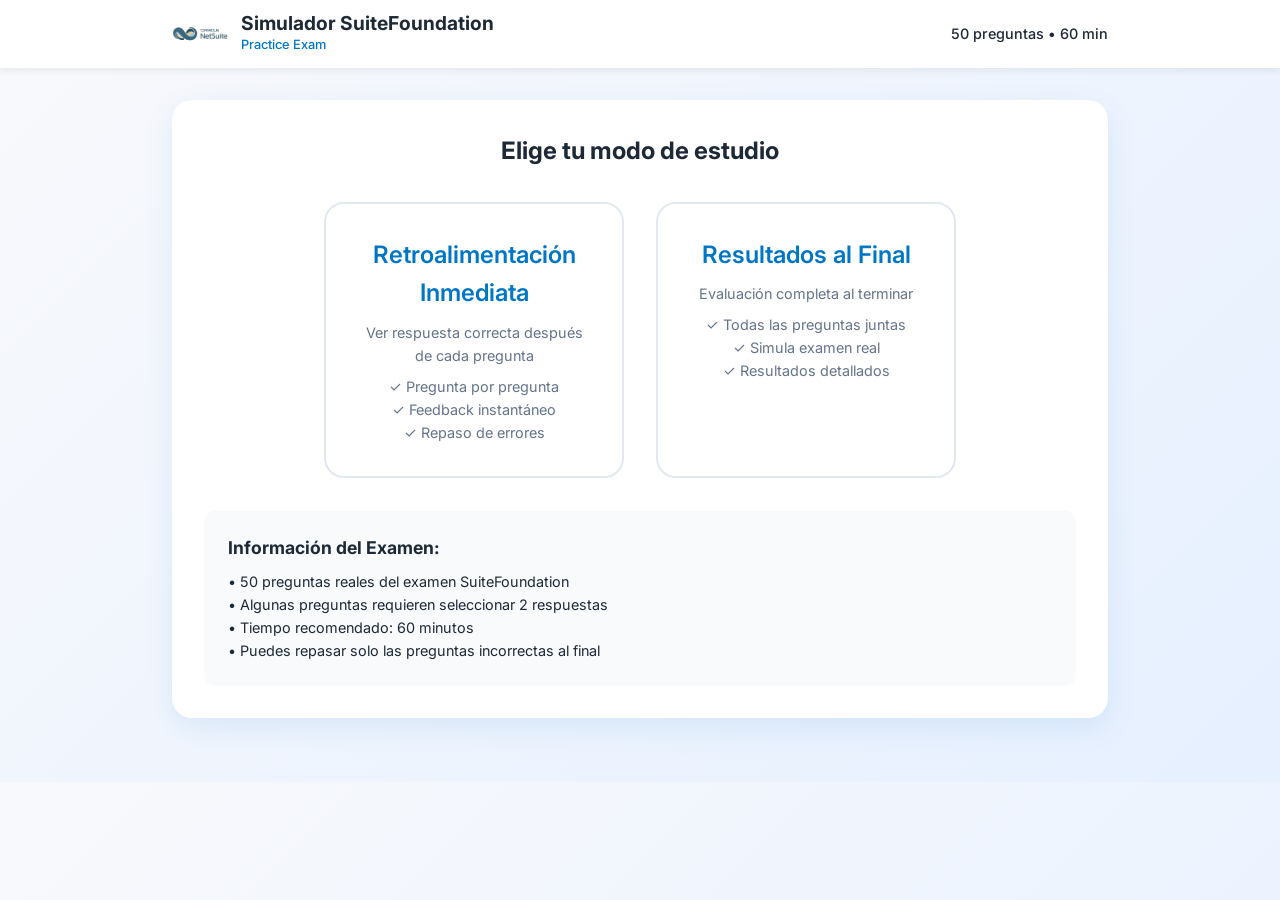
==== commit 4b44cade: "Update - V3" ====
--- a/index.html
+++ b/index.html
@@ -73,7 +73,8 @@
         <div class="container">
             <div style="display: flex; align-items: center; justify-content: space-between; flex-wrap: wrap; gap: 0.5rem;">
                 <div class="logo-container">
-                    <img src="https://www.netsuite.com/portal/common/images/logo-oracle-netsuite.svg" alt="NetSuite" class="netsuite-logo" style="height: 32px;">
+                    <!-- Logo actualizado -->
+                    <img src="netsuite_logo.jpg" alt="NetSuite" class="netsuite-logo" style="height: 32px;">
                     <div>
                         <h1 class="title">Simulador SuiteFoundation</h1>
                         <p class="subtitle-text" style="color:#0077C5; font-weight:500; font-size:0.8rem;">Practice Exam</p>
@@ -91,13 +92,13 @@
             <h2 style="text-align:center; margin-bottom:1rem; font-size: 1.5rem;">Elige tu modo de estudio</h2>
             
             <div class="mode-selector">
-                <div class="mode-card" onclick="selectMode('immediate')">
+                <div class="mode-card" onclick="selectModeWithConfirm('immediate')">
                     <div class="mode-title">Retroalimentación Inmediata</div>
                     <div class="mode-desc">Ver respuesta correcta después de cada pregunta</div>
                     <div class="mode-desc" style="margin-top: 0.5rem;">✓ Pregunta por pregunta<br>✓ Feedback instantáneo<br>✓ Repaso de errores</div>
                 </div>
                 
-                <div class="mode-card" onclick="selectMode('final')">
+                <div class="mode-card" onclick="selectModeWithConfirm('final')">
                     <div class="mode-title">Resultados al Final</div>
                     <div class="mode-desc">Evaluación completa al terminar</div>
                     <div class="mode-desc" style="margin-top: 0.5rem;">✓ Todas las preguntas juntas<br>✓ Simula examen real<br>✓ Resultados detallados</div>
@@ -128,15 +129,22 @@
             }
         }
         
-        function selectMode(mode) {
-            localStorage.setItem('examMode', mode);
-            localStorage.setItem('examStartTime', Date.now());
-            localStorage.setItem('timeLeft', '3600');
-            
-            if (mode === 'immediate') {
-                window.location.href = 'immediate-mode.html';
-            } else {
-                window.location.href = 'final-mode.html';
+        function selectModeWithConfirm(mode) {
+            if (confirm(`¿Iniciar el modo "${mode === 'immediate' ? 'Retroalimentación Inmediata' : 'Resultados al Final'}"? Se perderán los datos actuales.`)) {
+                localStorage.setItem('examMode', mode);
+                localStorage.setItem('examStartTime', Date.now());
+                localStorage.setItem('timeLeft', '3600');
+                // Limpiar respuestas previas para evitar mezcla
+                localStorage.removeItem('immediateAnswers');
+                localStorage.removeItem('finalAnswers');
+                localStorage.removeItem('immediateResults');
+                localStorage.removeItem('finalResults');
+                
+                if (mode === 'immediate') {
+                    window.location.href = 'immediate-mode.html';
+                } else {
+                    window.location.href = 'final-mode.html';
+                }
             }
         }
         
--- a/styles.css
+++ b/styles.css
@@ -19,25 +19,37 @@
     line-height: 1.6;
 }
 
-.header {
+.header-compact {
     background: white;
-    box-shadow: 0 4px 12px rgba(0, 0, 0, 0.1);
-    padding: 1rem 0;
+    box-shadow: 0 2px 8px rgba(0, 0, 0, 0.08);
+    padding: 0.75rem 0;
     position: sticky;
     top: 0;
     z-index: 100;
+}
+
+.header-compact .container {
+    padding: 0 2rem;
+}
+
+.header-compact .title {
+    font-size: 1.2rem;
+    margin: 0;
+    line-height: 1.2;
+}
+
+.header-compact .netsuite-logo {
+    height: 32px;
+}
+
+.header-compact .subtitle-text {
+    font-size: 0.7rem;
 }
 
 .container {
     max-width: 1000px;
     margin: 0 auto;
     padding: 2rem;
-}
-
-.title {
-    font-size: 1.8rem;
-    font-weight: 600;
-    color: var(--netsuite-blue);
 }
 
 .exam-card {
@@ -213,75 +225,32 @@
     .container {
         padding: 1rem;
     }
-    
     .exam-card {
         padding: 1.5rem;
     }
-    
     .question-text {
         font-size: 1rem;
     }
-    
     .option {
         padding: 10px 14px;
     }
-    
     button {
         padding: 8px 16px;
         font-size: 0.9rem;
     }
-}
-
-
-
-
-
-/* Header compacto */
-.header-compact {
-    background: white;
-    box-shadow: 0 2px 8px rgba(0, 0, 0, 0.08);
-    padding: 0.75rem 0;
-    position: sticky;
-    top: 0;
-    z-index: 100;
-}
-
-.header-compact .container {
-    padding: 0 2rem;
-}
-
-.header-compact .title {
-    font-size: 1.2rem;
-    margin: 0;
-}
-
-.header-compact .netsuite-logo {
-    height: 32px;
-}
-
-.header-compact .subtitle-text {
-    font-size: 0.8rem;
-}
-
-.header-compact .timer {
-    font-size: 1rem !important;
-}
-
-/* Media queries para móvil */
-@media (max-width: 768px) {
     .header-compact {
         padding: 0.5rem 0;
     }
-    
+    .header-compact .container {
+        padding: 0 1rem;
+    }
     .header-compact .title {
         font-size: 1rem;
     }
-    
     .header-compact .netsuite-logo {
         height: 24px;
     }
-    
-    .header-compact .timer {
-        font-size: 0.9rem !important;
+    .header-compact .subtitle-text {
+        font-size: 0.6rem;
     }
 }
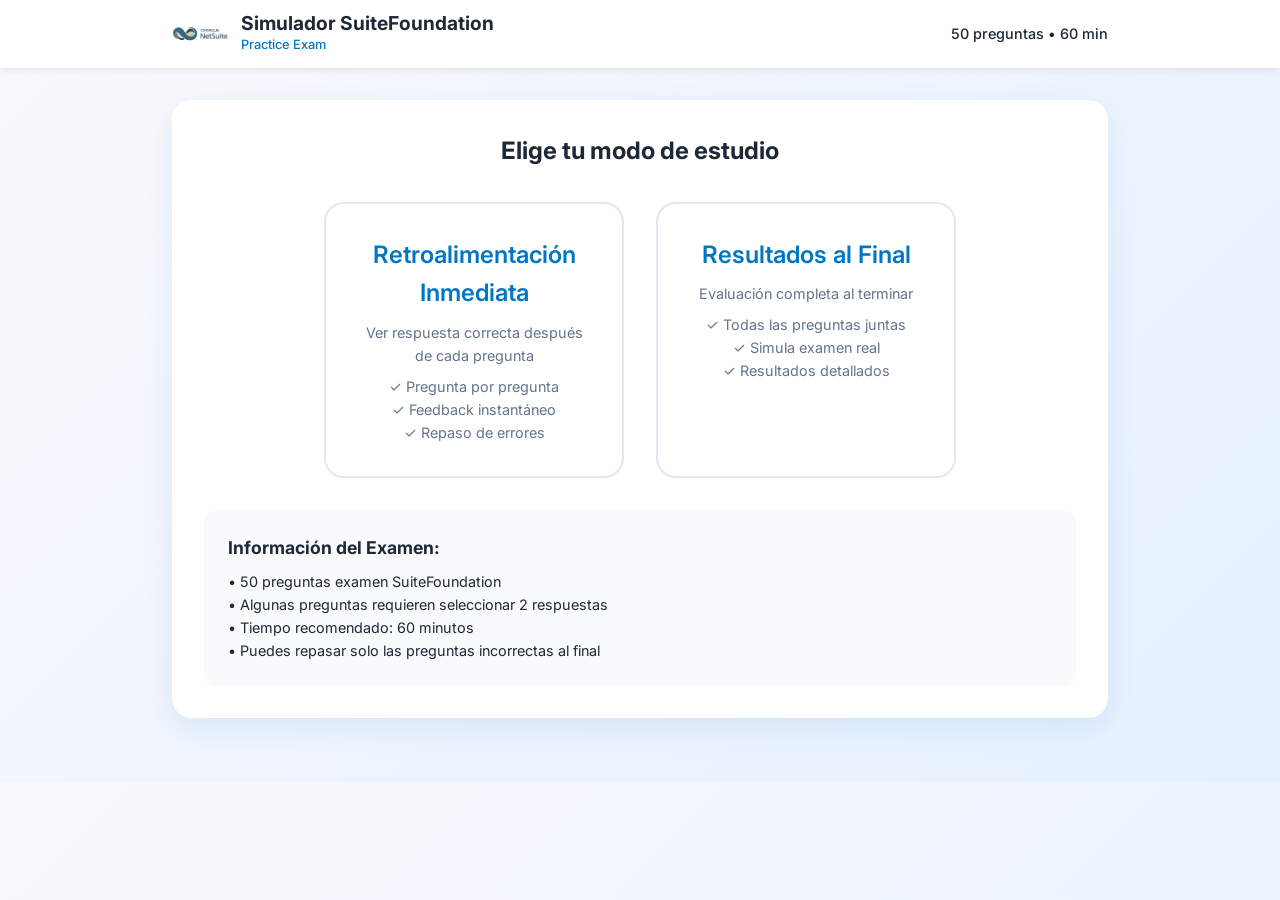
==== commit fac804c5: "Update - v4" ====
--- a/index.html
+++ b/index.html
@@ -73,7 +73,6 @@
         <div class="container">
             <div style="display: flex; align-items: center; justify-content: space-between; flex-wrap: wrap; gap: 0.5rem;">
                 <div class="logo-container">
-                    <!-- Logo actualizado -->
                     <img src="netsuite_logo.jpg" alt="NetSuite" class="netsuite-logo" style="height: 32px;">
                     <div>
                         <h1 class="title">Simulador SuiteFoundation</h1>
@@ -92,13 +91,13 @@
             <h2 style="text-align:center; margin-bottom:1rem; font-size: 1.5rem;">Elige tu modo de estudio</h2>
             
             <div class="mode-selector">
-                <div class="mode-card" onclick="selectModeWithConfirm('immediate')">
+                <div class="mode-card" onclick="selectMode('immediate')">
                     <div class="mode-title">Retroalimentación Inmediata</div>
                     <div class="mode-desc">Ver respuesta correcta después de cada pregunta</div>
                     <div class="mode-desc" style="margin-top: 0.5rem;">✓ Pregunta por pregunta<br>✓ Feedback instantáneo<br>✓ Repaso de errores</div>
                 </div>
                 
-                <div class="mode-card" onclick="selectModeWithConfirm('final')">
+                <div class="mode-card" onclick="selectMode('final')">
                     <div class="mode-title">Resultados al Final</div>
                     <div class="mode-desc">Evaluación completa al terminar</div>
                     <div class="mode-desc" style="margin-top: 0.5rem;">✓ Todas las preguntas juntas<br>✓ Simula examen real<br>✓ Resultados detallados</div>
@@ -107,7 +106,7 @@
             
             <div class="info-box">
                 <h3 style="margin-bottom: 0.5rem; font-size: 1.1rem;">Información del Examen:</h3>
-                <p style="font-size: 0.9rem;">• <span id="total-questions-display">0</span> preguntas reales del examen SuiteFoundation</p>
+                <p style="font-size: 0.9rem;">• <span id="total-questions-display">0</span> preguntas examen SuiteFoundation</p>
                 <p style="font-size: 0.9rem;">• Algunas preguntas requieren seleccionar 2 respuestas</p>
                 <p style="font-size: 0.9rem;">• Tiempo recomendado: 60 minutos</p>
                 <p style="font-size: 0.9rem;">• Puedes repasar solo las preguntas incorrectas al final</p>
@@ -129,22 +128,21 @@
             }
         }
         
-        function selectModeWithConfirm(mode) {
-            if (confirm(`¿Iniciar el modo "${mode === 'immediate' ? 'Retroalimentación Inmediata' : 'Resultados al Final'}"? Se perderán los datos actuales.`)) {
-                localStorage.setItem('examMode', mode);
-                localStorage.setItem('examStartTime', Date.now());
-                localStorage.setItem('timeLeft', '3600');
-                // Limpiar respuestas previas para evitar mezcla
-                localStorage.removeItem('immediateAnswers');
-                localStorage.removeItem('finalAnswers');
-                localStorage.removeItem('immediateResults');
-                localStorage.removeItem('finalResults');
-                
-                if (mode === 'immediate') {
-                    window.location.href = 'immediate-mode.html';
-                } else {
-                    window.location.href = 'final-mode.html';
-                }
+        function selectMode(mode) {
+            // Sin confirmación: solo iniciar
+            localStorage.setItem('examMode', mode);
+            localStorage.setItem('examStartTime', Date.now());
+            localStorage.setItem('timeLeft', '3600');
+            // Limpiar respuestas previas para evitar mezcla
+            localStorage.removeItem('immediateAnswers');
+            localStorage.removeItem('finalAnswers');
+            localStorage.removeItem('immediateResults');
+            localStorage.removeItem('finalResults');
+            
+            if (mode === 'immediate') {
+                window.location.href = 'immediate-mode.html';
+            } else {
+                window.location.href = 'final-mode.html';
             }
         }
         
